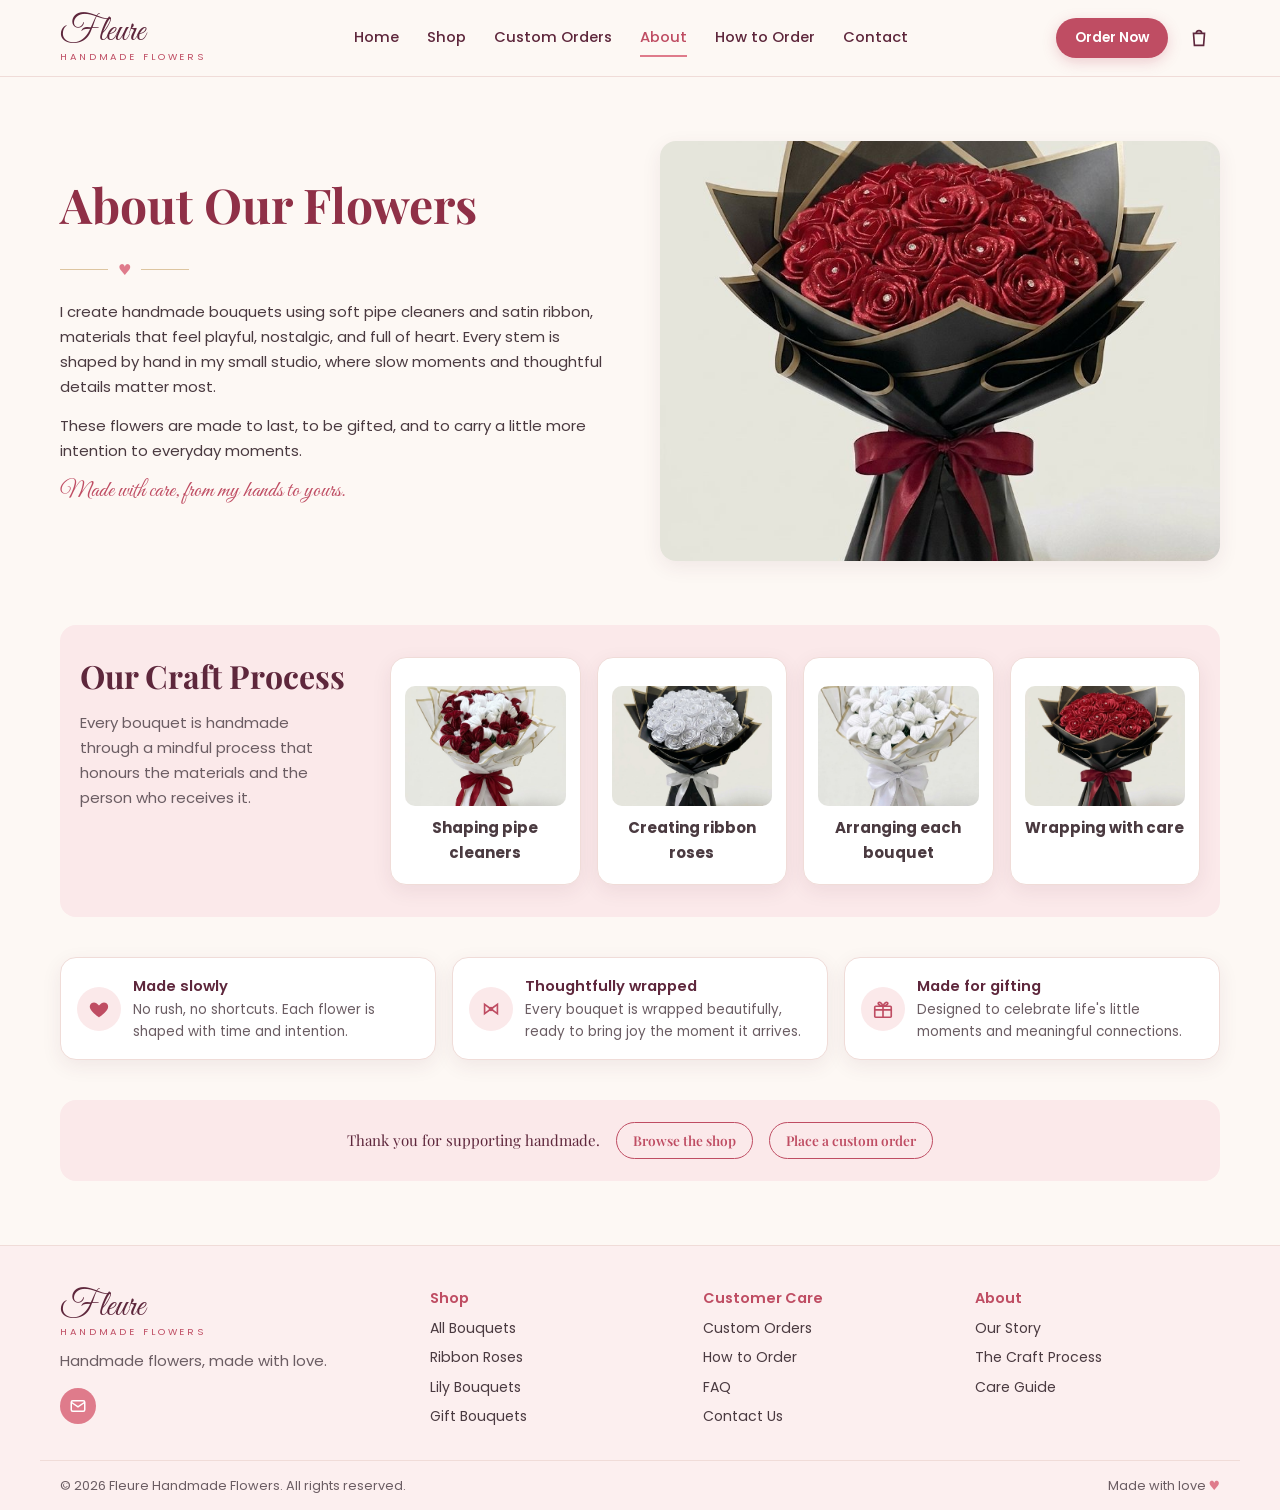
==== about.html @ 78aa7c86 "Shop email, payment step with QR and screenshot upload, save screenshots to Drive Co-Authored-By: Cl" ====
<!doctype html>
<html lang="en">
<head>
<meta charset="utf-8">
<meta name="viewport" content="width=device-width, initial-scale=1">
<link rel="preconnect" href="https://fonts.googleapis.com">
<link rel="preconnect" href="https://fonts.gstatic.com" crossorigin>
<link href="https://fonts.googleapis.com/css2?family=Great+Vibes&family=Playfair+Display:wght@500;600;700&family=Poppins:wght@400;500;600&display=swap" rel="stylesheet">
<link rel="stylesheet" href="assets/css/styles.css?v=202610241151">
<link rel="icon" href="assets/favicon.svg" type="image/svg+xml">
<title>About Our Flowers | Fleure</title>
<meta name="description" content="Handmade bouquets shaped by hand from soft pipe cleaners and satin ribbon, made slowly in a small studio.">
</head>
<body data-page="about">
<main id="main" class="container">
  <section class="section split">
    <div>
      <h1>About Our Flowers</h1>
      <div class="divider" style="justify-content:flex-start">♥</div>
      <p>I create handmade bouquets using soft pipe cleaners and satin ribbon, materials that feel playful, nostalgic, and full of heart. Every stem is shaped by hand in my small studio, where slow moments and thoughtful details matter most.</p>
      <p>These flowers are made to last, to be gifted, and to carry a little more intention to everyday moments.</p>
      <p class="script">Made with care, from my hands to yours.</p>
    </div>
    <img class="rounded" src="assets/photos/rose-red-glitter_black-wrap.jpg" alt="Handmade red glitter satin ribbon roses in black wrap" width="600" height="450">
  </section>

  <section class="band" id="craft" style="border-radius:var(--radius);padding:32px 20px">
    <div class="split" style="grid-template-columns:1fr 3fr;align-items:start">
      <div>
        <h2>Our Craft Process</h2>
        <p class="muted">Every bouquet is handmade through a mindful process that honours the materials and the person who receives it.</p>
      </div>
      <div class="steps">
        <div class="step panel"><img src="assets/photos/lily-red-white_white-wrap.jpg" alt="" loading="lazy"><p style="margin:10px 0 0"><strong>Shaping pipe cleaners</strong></p></div>
        <div class="step panel"><img src="assets/photos/rose-white_black-wrap.jpg" alt="" loading="lazy"><p style="margin:10px 0 0"><strong>Creating ribbon roses</strong></p></div>
        <div class="step panel"><img id="arrange-img" src="" alt="" loading="lazy"><p style="margin:10px 0 0"><strong>Arranging each bouquet</strong></p></div>
        <div class="step panel"><img src="assets/photos/rose-red_black-wrap.jpg" alt="" loading="lazy"><p style="margin:10px 0 0"><strong>Wrapping with care</strong></p></div>
      </div>
    </div>
  </section>

  <section class="section-tight">
    <div class="features">
      <div class="feature panel"><span class="feature-icon" data-icon="heart"></span><div><strong>Made slowly</strong><p class="muted" style="margin:0;font-size:.85rem">No rush, no shortcuts. Each flower is shaped with time and intention.</p></div></div>
      <div class="feature panel"><span class="feature-icon" data-icon="ribbon"></span><div><strong>Thoughtfully wrapped</strong><p class="muted" style="margin:0;font-size:.85rem">Every bouquet is wrapped beautifully, ready to bring joy the moment it arrives.</p></div></div>
      <div class="feature panel"><span class="feature-icon" data-icon="gift"></span><div><strong>Made for gifting</strong><p class="muted" style="margin:0;font-size:.85rem">Designed to celebrate life's little moments and meaningful connections.</p></div></div>
    </div>
  </section>

  <div class="thanks" style="display:flex;flex-wrap:wrap;gap:16px;justify-content:center;align-items:center">
    <span>Thank you for supporting handmade.</span>
    <a class="btn btn-outline" href="shop.html">Browse the shop</a>
    <a class="btn btn-outline" href="custom.html">Place a custom order</a>
  </div>
</main>
<script src="assets/js/data.js?v=202610241151"></script>
<script src="assets/js/bouquet.js?v=202610241151"></script>
<script src="assets/js/app.js?v=202610241151"></script>
<script>document.getElementById("arrange-img").src = productImage(byId("white-lily-bouquet"));
document.querySelectorAll("[data-icon]").forEach((el) => (el.innerHTML = ICONS[el.dataset.icon]));</script>
</body>
</html>
---- assets/css/styles.css ----
/* Design tokens taken from the Canva design "Handmade flower shop website" */
:root {
  --bg: #fdf8f4;            /* cream page background */
  --surface: #ffffff;       /* cards */
  --blush: #fbe9ea;         /* soft pink bands */
  --blush-2: #fcefef;       /* footer */
  --lavender: #ecdff0;      /* secondary button and accents */
  --line: #f0dcd8;          /* card borders */
  --plum: #5e273c;          /* main headings and text */
  --wine: #8f3047;          /* page titles */
  --rose: #df7b8b;          /* pink accents, badges, hearts */
  --rose-strong: #bf4d63;   /* buttons: design pink deepened so white text passes contrast */
  --rose-strong-hover: #a63f55;
  --gold: #c9a46a;
  --text: #4a3a40;
  --muted: #6b5d63;

  --font-heading: "Playfair Display", Georgia, serif;
  --font-script: "Great Vibes", cursive;
  --font-body: "Poppins", system-ui, sans-serif;

  --radius: 16px;
  --radius-sm: 10px;
  --pill: 999px;
  --shadow: 0 6px 20px rgba(94, 39, 60, 0.08);
  --shadow-hover: 0 10px 28px rgba(94, 39, 60, 0.14);
  --container: 1200px;
  --gap: 24px;
}

*, *::before, *::after { box-sizing: border-box; }
html { scroll-behavior: smooth; }
body {
  margin: 0;
  background: var(--bg);
  color: var(--text);
  font-family: var(--font-body);
  font-size: 15px;
  line-height: 1.65;
  -webkit-font-smoothing: antialiased;
}
img { max-width: 100%; height: auto; display: block; }
[hidden] { display: none !important; }
a { color: inherit; text-decoration: none; }
button, input, select, textarea { font: inherit; color: inherit; }
h1, h2, h3 { font-family: var(--font-heading); color: var(--plum); line-height: 1.2; margin: 0 0 .5em; }
h1 { font-size: clamp(2rem, 4vw, 3rem); color: var(--wine); }
h2 { font-size: clamp(1.5rem, 2.6vw, 2rem); }
h3 { font-size: 1.15rem; }
p { margin: 0 0 1em; }
.container { max-width: var(--container); margin: 0 auto; padding: 0 20px; }
.script { font-family: var(--font-script); color: var(--rose-strong); font-size: 1.5em; line-height: 1.1; }
.muted { color: var(--muted); }
.center { text-align: center; }
.visually-hidden { position: absolute; width: 1px; height: 1px; overflow: hidden; clip: rect(0 0 0 0); white-space: nowrap; }

:focus-visible { outline: 2px solid var(--plum); outline-offset: 3px; border-radius: 4px; }
.skip-link { position: absolute; left: -999px; top: 8px; background: var(--plum); color: #fff; padding: 8px 14px; border-radius: var(--pill); z-index: 100; }
.skip-link:focus { left: 8px; }

/* Heart divider used under section titles */
.divider { display: flex; align-items: center; justify-content: center; gap: 10px; color: var(--rose); margin: 4px auto 18px; }
.divider::before, .divider::after { content: ""; width: 48px; height: 1px; background: var(--gold); opacity: .6; }

/* Buttons */
.btn {
  display: inline-flex; align-items: center; justify-content: center; gap: 8px;
  min-height: 46px; padding: 10px 26px; border-radius: var(--pill); border: 1.5px solid transparent;
  font-weight: 600; font-size: .95rem; cursor: pointer;
  transition: background-color .2s ease, transform .2s ease, box-shadow .2s ease;
}
.btn svg { width: 18px; height: 18px; flex: none; }
.btn-primary { background: var(--rose-strong); color: #fff; box-shadow: 0 4px 14px rgba(191, 77, 99, .25); }
.btn-primary:hover { background: var(--rose-strong-hover); transform: translateY(-1px); }
.btn-secondary { background: var(--lavender); color: var(--plum); }
.btn-secondary:hover { background: #e2d0e8; transform: translateY(-1px); }
.btn-outline { background: transparent; border-color: var(--rose-strong); color: var(--rose-strong); min-height: 36px; padding: 6px 16px; font-size: .85rem; }
.btn-outline:hover { background: var(--rose-strong); color: #fff; }
.btn-block { width: 100%; }
.btn:disabled { opacity: .5; cursor: not-allowed; transform: none; }

/* Header */
.site-header { position: sticky; top: 0; z-index: 50; background: rgba(253, 248, 244, .96); border-bottom: 1px solid var(--line); backdrop-filter: blur(6px); }
.header-inner { display: flex; align-items: center; justify-content: space-between; gap: 20px; min-height: 76px; }
.logo { display: flex; flex-direction: column; align-items: flex-start; line-height: 1; }
.logo-name { font-family: var(--font-script); font-size: 2.2rem; color: var(--plum); }
.logo-sub { font-size: .6rem; letter-spacing: .3em; color: var(--rose-strong); text-transform: uppercase; margin-top: 2px; }
.nav { display: flex; gap: 28px; }
.nav a { font-size: .92rem; font-weight: 500; color: var(--plum); padding: 6px 0; border-bottom: 2px solid transparent; }
.nav a:hover, .nav a[aria-current="page"] { color: var(--rose-strong); border-bottom-color: var(--rose); }
.header-actions { display: flex; align-items: center; gap: 10px; }
.icon-btn { position: relative; width: 42px; height: 42px; border-radius: 50%; border: 0; background: transparent; color: var(--plum); display: inline-grid; place-items: center; cursor: pointer; }
.icon-btn:hover { background: var(--blush); }
.icon-btn svg { width: 22px; height: 22px; }
.badge { position: absolute; top: 2px; right: 0; min-width: 18px; height: 18px; padding: 0 5px; border-radius: var(--pill); background: var(--rose-strong); color: #fff; font-size: .7rem; font-weight: 600; display: grid; place-items: center; }
.badge[hidden] { display: none; }
.menu-toggle { display: none; }
.header-wa { min-height: 40px; padding: 6px 18px; font-size: .85rem; }

@media (max-width: 920px) {
  .menu-toggle { display: inline-grid; }
  .header-wa { display: none; }
  .nav { position: fixed; inset: 76px 0 auto 0; flex-direction: column; gap: 0; background: var(--bg); border-bottom: 1px solid var(--line); padding: 8px 20px 16px; display: none; }
  .nav.open { display: flex; }
  .nav a { padding: 12px 0; border-bottom: 1px solid var(--line); }
}

/* Sections */
.section { padding: 64px 0; }
.section-tight { padding: 40px 0; }
.section-title { text-align: center; margin-bottom: 8px; }
.band { background: var(--blush); }
.panel { background: var(--surface); border: 1px solid var(--line); border-radius: var(--radius); box-shadow: var(--shadow); }

/* Hero (home) */
.hero { padding: 32px 0 24px; }
.hero-card { display: grid; grid-template-columns: 1fr 1.25fr; align-items: center; gap: 32px; padding: 40px; background: linear-gradient(0deg, var(--surface), var(--surface)); }
.hero-brand { font-family: var(--font-script); font-size: clamp(3.5rem, 8vw, 6rem); color: var(--plum); line-height: 1; margin: 0; font-weight: 400; }
.hero-sub { letter-spacing: .35em; font-size: .75rem; text-transform: uppercase; color: var(--rose-strong); margin: 4px 0 18px; }
.hero-tagline { font-family: var(--font-heading); font-size: clamp(1.2rem, 2vw, 1.5rem); color: var(--plum); margin-bottom: 24px; }
.hero-actions { display: flex; flex-wrap: wrap; gap: 12px; }
.hero-images { display: grid; grid-template-columns: repeat(3, 1fr); gap: 14px; }
.hero-images img { width: 100%; aspect-ratio: 3 / 4; object-fit: cover; border-radius: var(--radius); box-shadow: var(--shadow); }
.hero-images img:nth-child(2) { transform: translateY(-14px); }
@media (max-width: 820px) {
  .hero-card { grid-template-columns: 1fr; padding: 28px 20px; text-align: center; }
  .hero-actions { justify-content: center; }
}

/* Category tiles (home) */
.cat-grid { display: grid; grid-template-columns: repeat(auto-fit, minmax(140px, 1fr)); gap: 14px; }
.cat-tile { position: relative; overflow: hidden; border-radius: var(--radius); background: var(--blush); box-shadow: var(--shadow); transition: transform .2s ease, box-shadow .2s ease; }
.cat-tile img { width: 100%; aspect-ratio: 4 / 5; object-fit: cover; }
.cat-tile .cat-label { position: absolute; left: 0; right: 0; bottom: 0; padding: 14px; text-align: center; background: linear-gradient(transparent, rgba(253, 248, 244, .95) 45%); }
.cat-tile h3 { margin: 0 0 6px; }
.cat-tile:hover { transform: translateY(-3px); box-shadow: var(--shadow-hover); }

/* Price pill */
.price { display: inline-block; padding: 2px 12px; border-radius: var(--pill); background: var(--blush); color: var(--wine); font-weight: 600; font-size: .85rem; }
.price .was { font-weight: 400; opacity: .6; margin-left: 4px; }
.price-lg { font-size: 1.1rem; padding: 4px 16px; }

/* Product cards */
.product-grid { display: grid; grid-template-columns: repeat(auto-fill, minmax(135px, 1fr)); gap: 14px; }
.card { background: var(--surface); border: 1px solid var(--line); border-radius: var(--radius); padding: 10px 10px 14px; text-align: center; display: flex; flex-direction: column; align-items: center; gap: 8px; transition: transform .2s ease, box-shadow .2s ease; }
.card:hover { transform: translateY(-3px); box-shadow: var(--shadow-hover); }
.card-img { width: 100%; aspect-ratio: 4 / 5; object-fit: cover; border-radius: var(--radius-sm); background: var(--blush); }
.card h3 { font-family: var(--font-body); font-size: .9rem; font-weight: 600; margin: 0; color: var(--plum); }
.card .card-link { display: contents; }

/* Shop page */
.shop-head { display: flex; flex-wrap: wrap; align-items: end; justify-content: space-between; gap: 16px; padding-top: 40px; }
.filters { display: flex; flex-wrap: wrap; gap: 8px; }
.chip { border: 1.5px solid var(--rose); background: var(--surface); color: var(--plum); border-radius: var(--pill); padding: 6px 16px; font-size: .85rem; cursor: pointer; }
.chip[aria-pressed="true"] { background: var(--rose-strong); border-color: var(--rose-strong); color: #fff; }
.shop-row { display: grid; grid-template-columns: 220px 1fr; gap: 16px; padding: 16px; margin-top: 20px; background: var(--blush-2); border-radius: var(--radius); }
.shop-row-label { background: var(--surface); border-radius: var(--radius); padding: 20px; display: flex; flex-direction: column; justify-content: center; gap: 10px; border: 1px solid var(--line); }
.shop-row-label h2 { font-size: 1.4rem; margin: 0; }
.shop-row-label .price { align-self: flex-start; }
@media (max-width: 760px) { .shop-row { grid-template-columns: 1fr; } }

/* Product detail */
.pdp { display: grid; grid-template-columns: 1.1fr 1fr; gap: 40px; padding-top: 40px; }
.gallery-main { width: 100%; max-width: 560px; aspect-ratio: 4 / 5; object-fit: cover; border-radius: var(--radius); background: var(--blush); }
.thumbs { display: grid; grid-template-columns: repeat(6, 1fr); gap: 10px; margin-top: 12px; }
.thumbs button { padding: 0; border: 2px solid transparent; border-radius: var(--radius-sm); overflow: hidden; background: none; cursor: pointer; }
.thumbs button[aria-current="true"] { border-color: var(--rose-strong); }
.thumbs img { aspect-ratio: 1; object-fit: cover; width: 100%; }
.pdp h1 { margin-bottom: 10px; }
.option-group { border: 0; padding: 0; margin: 0 0 18px; }
.option-group legend, .field label, .field-label { font-weight: 600; font-size: .88rem; color: var(--plum); margin-bottom: 8px; display: block; }
.swatches { display: flex; flex-wrap: wrap; gap: 8px; }
.swatch input { position: absolute; opacity: 0; pointer-events: none; }
.swatch span { display: inline-block; padding: 6px 14px; border-radius: var(--pill); border: 1.5px solid var(--line); background: var(--surface); font-size: .85rem; cursor: pointer; }
.swatch input:checked + span { border-color: var(--rose-strong); background: var(--blush); color: var(--wine); font-weight: 600; }
.swatch input:disabled + span { opacity: .4; cursor: not-allowed; text-decoration: line-through; }
.swatch input:focus-visible + span { outline: 2px solid var(--plum); outline-offset: 2px; }
.qty { display: inline-flex; align-items: center; border: 1.5px solid var(--line); border-radius: var(--pill); background: var(--surface); }
.qty button { width: 40px; height: 40px; border: 0; background: none; cursor: pointer; font-size: 1.1rem; color: var(--plum); border-radius: 50%; }
.qty input { width: 44px; text-align: center; border: 0; background: none; -moz-appearance: textfield; }
.qty input::-webkit-outer-spin-button, .qty input::-webkit-inner-spin-button { -webkit-appearance: none; }
.pdp-actions { display: grid; grid-template-columns: 1fr 1fr; gap: 12px; margin: 20px 0 14px; }
.note-box { display: flex; gap: 12px; align-items: flex-start; padding: 14px; border-radius: var(--radius-sm); background: var(--blush-2); font-size: .85rem; color: var(--muted); }
@media (max-width: 820px) { .pdp { grid-template-columns: 1fr; gap: 24px; } }

/* Forms */
.form-grid { display: grid; grid-template-columns: 1fr 1fr; gap: 14px 18px; }
.field { display: flex; flex-direction: column; }
.field.full { grid-column: 1 / -1; }
.input, select.input, textarea.input { width: 100%; border: 1.5px solid var(--line); background: var(--surface); border-radius: var(--radius-sm); padding: 10px 14px; min-height: 44px; }
textarea.input { min-height: 96px; resize: vertical; }
.input:focus { border-color: var(--rose-strong); outline: none; box-shadow: 0 0 0 3px rgba(223, 123, 139, .2); }
.input[aria-invalid="true"] { border-color: #b3261e; }
.error { color: #b3261e; font-size: .8rem; margin-top: 4px; min-height: 1em; }
.counter { font-size: .75rem; color: var(--muted); text-align: right; margin-top: 4px; }
@media (max-width: 640px) { .form-grid { grid-template-columns: 1fr; } }

/* Steps */
.steps { display: grid; grid-template-columns: repeat(auto-fit, minmax(170px, 1fr)); gap: 16px; }
.step { text-align: center; padding: 18px 14px; }
.step-num { width: 34px; height: 34px; border-radius: 50%; display: inline-grid; place-items: center; background: var(--rose); color: #fff; font-weight: 600; margin-bottom: 8px; }
.step img { width: 100%; aspect-ratio: 4 / 3; object-fit: cover; border-radius: var(--radius-sm); margin-top: 10px; }
.step-list { list-style: none; margin: 0 0 24px; padding: 0; display: grid; gap: 12px; }
.step-list li { display: flex; align-items: center; gap: 14px; padding: 12px 16px; background: var(--surface); border: 1px solid var(--line); border-radius: var(--radius-sm); font-weight: 500; color: var(--plum); }
.step-list .step-num { margin: 0; flex: none; }

/* Feature row */
.features { display: grid; grid-template-columns: repeat(auto-fit, minmax(180px, 1fr)); gap: 16px; }
.feature { display: flex; align-items: center; gap: 12px; padding: 16px; }
.feature-icon { width: 44px; height: 44px; border-radius: 50%; background: var(--blush); color: var(--rose-strong); display: grid; place-items: center; flex: none; }
.feature-icon svg { width: 22px; height: 22px; }
.feature strong { color: var(--plum); font-weight: 600; font-size: .92rem; }

/* Split layout */
.split { display: grid; grid-template-columns: 1fr 1fr; gap: 40px; align-items: center; }
.split img.rounded { border-radius: var(--radius); box-shadow: var(--shadow); width: 100%; aspect-ratio: 4 / 3; object-fit: cover; }
@media (max-width: 820px) { .split { grid-template-columns: 1fr; gap: 24px; } }

/* Contact channel cards */
.channels { display: grid; grid-template-columns: repeat(auto-fit, minmax(160px, 1fr)); gap: 16px; }
.channel { text-align: center; padding: 22px 16px; }
.channel .feature-icon { margin: 0 auto 10px; width: 52px; height: 52px; background: var(--rose); color: #fff; }

/* FAQ */
.faq details { background: var(--surface); border: 1px solid var(--line); border-radius: var(--radius-sm); margin-bottom: 12px; }
.faq summary { cursor: pointer; padding: 14px 18px; font-family: var(--font-heading); font-weight: 600; color: var(--plum); list-style: none; display: flex; justify-content: space-between; gap: 10px; }
.faq summary::-webkit-details-marker { display: none; }
.faq summary::after { content: "+"; width: 26px; height: 26px; flex: none; border-radius: 50%; background: var(--rose); color: #fff; display: grid; place-items: center; font-family: var(--font-body); }
.faq details[open] summary::after { content: "−"; }
.faq details p { padding: 0 18px 16px; margin: 0; color: var(--muted); }

/* Thank-you band */
.thanks { text-align: center; padding: 22px; background: var(--blush); border-radius: var(--radius); font-family: var(--font-heading); color: var(--plum); }
.thanks .script { display: block; font-size: 2rem; }

/* Cart drawer */
.drawer-backdrop { position: fixed; inset: 0; background: rgba(60, 30, 40, .35); z-index: 80; }
.drawer { position: fixed; top: 0; right: 0; bottom: 0; width: min(420px, 100%); background: var(--bg); z-index: 90; display: flex; flex-direction: column; box-shadow: -10px 0 30px rgba(0, 0, 0, .12); }
.drawer[hidden], .drawer-backdrop[hidden] { display: none; }
.drawer-head { display: flex; align-items: center; justify-content: space-between; padding: 18px 20px; border-bottom: 1px solid var(--line); }
.drawer-head h2 { margin: 0; font-size: 1.3rem; }
.drawer-body { flex: 1; overflow-y: auto; padding: 16px 20px; }
.drawer-foot { padding: 16px 20px; border-top: 1px solid var(--line); display: grid; gap: 10px; }
.cart-item { display: grid; grid-template-columns: 64px 1fr auto; gap: 12px; align-items: center; padding: 10px 0; border-bottom: 1px solid var(--line); }
.cart-item img { width: 64px; height: 80px; object-fit: cover; border-radius: 8px; }
.cart-item .meta { font-size: .78rem; color: var(--muted); }
.cart-item .remove { border: 0; background: none; color: var(--rose-strong); cursor: pointer; font-size: .8rem; text-decoration: underline; padding: 4px; }
.cart-total { display: flex; justify-content: space-between; font-weight: 600; color: var(--plum); }
.empty { text-align: center; padding: 40px 10px; color: var(--muted); }

/* Toast */
.toast { position: fixed; left: 50%; bottom: 24px; transform: translateX(-50%); background: var(--plum); color: #fff; padding: 10px 20px; border-radius: var(--pill); font-size: .9rem; z-index: 100; box-shadow: var(--shadow-hover); }
.toast[hidden] { display: none; }

/* Footer */
.site-footer { background: var(--blush-2); margin-top: 64px; padding: 44px 0 0; border-top: 1px solid var(--line); }
.footer-grid { display: grid; grid-template-columns: 1.4fr repeat(3, 1fr); gap: 28px; }
.footer-grid h3 { font-family: var(--font-body); font-size: .9rem; font-weight: 600; color: var(--rose-strong); margin-bottom: 10px; }
.footer-grid ul { list-style: none; margin: 0; padding: 0; display: grid; gap: 6px; font-size: .88rem; }
.footer-grid a:hover { color: var(--rose-strong); }
.socials { display: flex; gap: 10px; margin-top: 12px; }
.socials a { width: 36px; height: 36px; border-radius: 50%; background: var(--rose); color: #fff; display: grid; place-items: center; }
.socials svg { width: 18px; height: 18px; }
.footer-bottom { margin-top: 32px; padding-top: 14px; padding-bottom: 14px; border-top: 1px solid var(--line); display: flex; flex-wrap: wrap; justify-content: space-between; gap: 8px; font-size: .8rem; color: var(--muted); }
@media (max-width: 760px) { .footer-grid { grid-template-columns: 1fr 1fr; } .footer-grid > :first-child { grid-column: 1 / -1; } }

@media (prefers-reduced-motion: reduce) {
  *, *::before, *::after { transition: none !important; animation: none !important; scroll-behavior: auto !important; }
}

.price-table-wrap { margin-top: 24px; }
.price-table { width: 100%; border-collapse: collapse; font-size: .92rem; }
.price-table th, .price-table td { text-align: left; padding: 10px 8px; border-bottom: 1px solid var(--line); }
.price-table thead th { font-weight: 500; color: var(--muted); font-size: .85rem; }
.price-table tbody th { font-weight: 600; }
.price-table .offer { display: inline-block; margin-left: 6px; padding: 0 8px; border-radius: var(--pill); background: var(--blush); color: var(--wine); font-size: .75rem; font-weight: 600; }
.price-table .was { opacity: .55; margin-left: 4px; }
.price-table tr.is-current { background: var(--blush); }
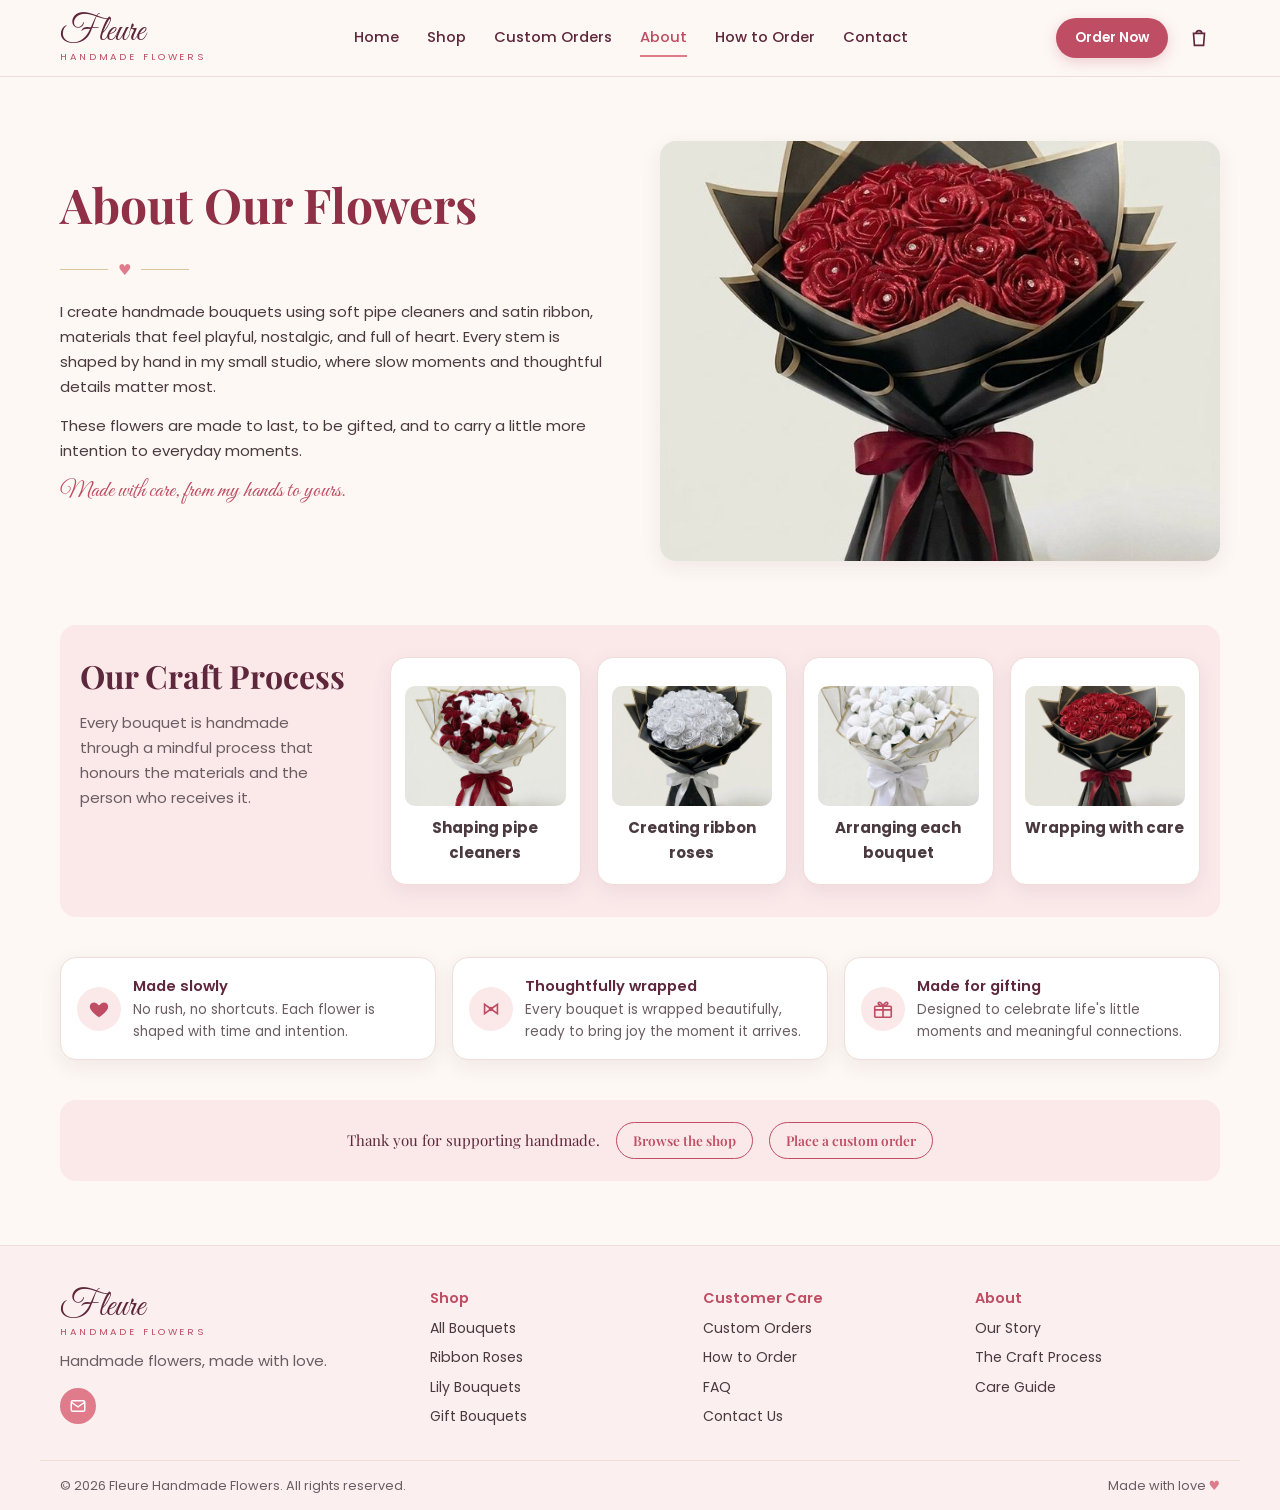
==== commit 3b75fc5f: "Pre-launch: compress images, link previews, sitemap, analytics hook, alt text and wording fixes Co-A" ====
--- a/about.html
+++ b/about.html
@@ -6,10 +6,21 @@
 <link rel="preconnect" href="https://fonts.googleapis.com">
 <link rel="preconnect" href="https://fonts.gstatic.com" crossorigin>
 <link href="https://fonts.googleapis.com/css2?family=Great+Vibes&family=Playfair+Display:wght@500;600;700&family=Poppins:wght@400;500;600&display=swap" rel="stylesheet">
-<link rel="stylesheet" href="assets/css/styles.css?v=202610241151">
+<link rel="stylesheet" href="assets/css/styles.css?v=202610241646">
 <link rel="icon" href="assets/favicon.svg" type="image/svg+xml">
 <title>About Our Flowers | Fleure</title>
 <meta name="description" content="Handmade bouquets shaped by hand from soft pipe cleaners and satin ribbon, made slowly in a small studio.">
+<meta name="theme-color" content="#FBF4F1">
+<link rel="canonical" href="https://sahil-sinha-11.github.io/flower-website/about.html">
+<meta property="og:type" content="website">
+<meta property="og:site_name" content="Fleure">
+<meta property="og:title" content="About Our Flowers | Fleure">
+<meta property="og:description" content="Handmade bouquets shaped by hand from soft pipe cleaners and satin ribbon, made slowly in a small studio.">
+<meta property="og:url" content="https://sahil-sinha-11.github.io/flower-website/about.html">
+<meta property="og:image" content="https://sahil-sinha-11.github.io/flower-website/assets/og-image.jpg">
+<meta property="og:image:width" content="1200">
+<meta property="og:image:height" content="630">
+<meta name="twitter:card" content="summary_large_image">
 </head>
 <body data-page="about">
 <main id="main" class="container">
@@ -53,9 +64,9 @@
     <a class="btn btn-outline" href="custom.html">Place a custom order</a>
   </div>
 </main>
-<script src="assets/js/data.js?v=202610241151"></script>
-<script src="assets/js/bouquet.js?v=202610241151"></script>
-<script src="assets/js/app.js?v=202610241151"></script>
+<script src="assets/js/data.js?v=202610241646"></script>
+<script src="assets/js/bouquet.js?v=202610241646"></script>
+<script src="assets/js/app.js?v=202610241646"></script>
 <script>document.getElementById("arrange-img").src = productImage(byId("white-lily-bouquet"));
 document.querySelectorAll("[data-icon]").forEach((el) => (el.innerHTML = ICONS[el.dataset.icon]));</script>
 </body>
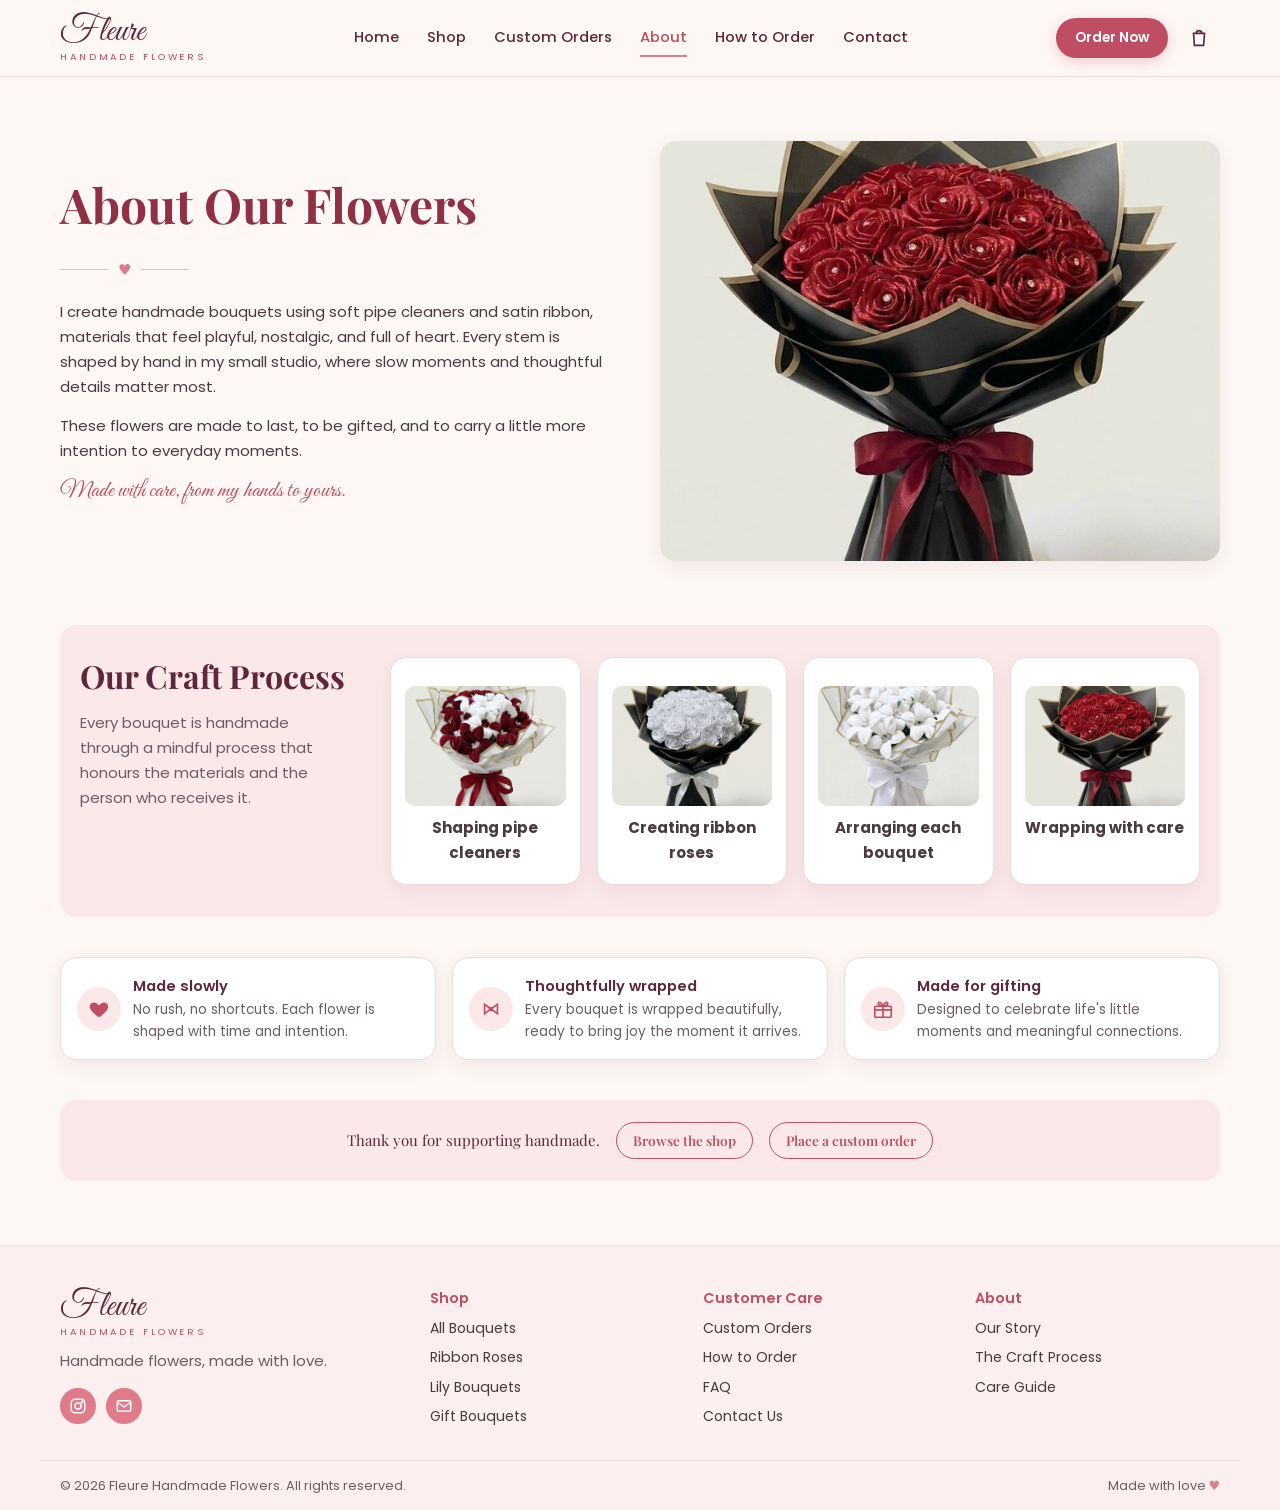
==== commit 3da879af: "Add Instagram link Co-Authored-By: Claude Opus 5.5 (1M context) <noreply@anthropic.com> Claude-Sessi" ====
--- a/about.html
+++ b/about.html
@@ -6,7 +6,7 @@
 <link rel="preconnect" href="https://fonts.googleapis.com">
 <link rel="preconnect" href="https://fonts.gstatic.com" crossorigin>
 <link href="https://fonts.googleapis.com/css2?family=Great+Vibes&family=Playfair+Display:wght@500;600;700&family=Poppins:wght@400;500;600&display=swap" rel="stylesheet">
-<link rel="stylesheet" href="assets/css/styles.css?v=202610241646">
+<link rel="stylesheet" href="assets/css/styles.css?v=202610241740">
 <link rel="icon" href="assets/favicon.svg" type="image/svg+xml">
 <title>About Our Flowers | Fleure</title>
 <meta name="description" content="Handmade bouquets shaped by hand from soft pipe cleaners and satin ribbon, made slowly in a small studio.">
@@ -64,9 +64,9 @@
     <a class="btn btn-outline" href="custom.html">Place a custom order</a>
   </div>
 </main>
-<script src="assets/js/data.js?v=202610241646"></script>
-<script src="assets/js/bouquet.js?v=202610241646"></script>
-<script src="assets/js/app.js?v=202610241646"></script>
+<script src="assets/js/data.js?v=202610241740"></script>
+<script src="assets/js/bouquet.js?v=202610241740"></script>
+<script src="assets/js/app.js?v=202610241740"></script>
 <script>document.getElementById("arrange-img").src = productImage(byId("white-lily-bouquet"));
 document.querySelectorAll("[data-icon]").forEach((el) => (el.innerHTML = ICONS[el.dataset.icon]));</script>
 </body>
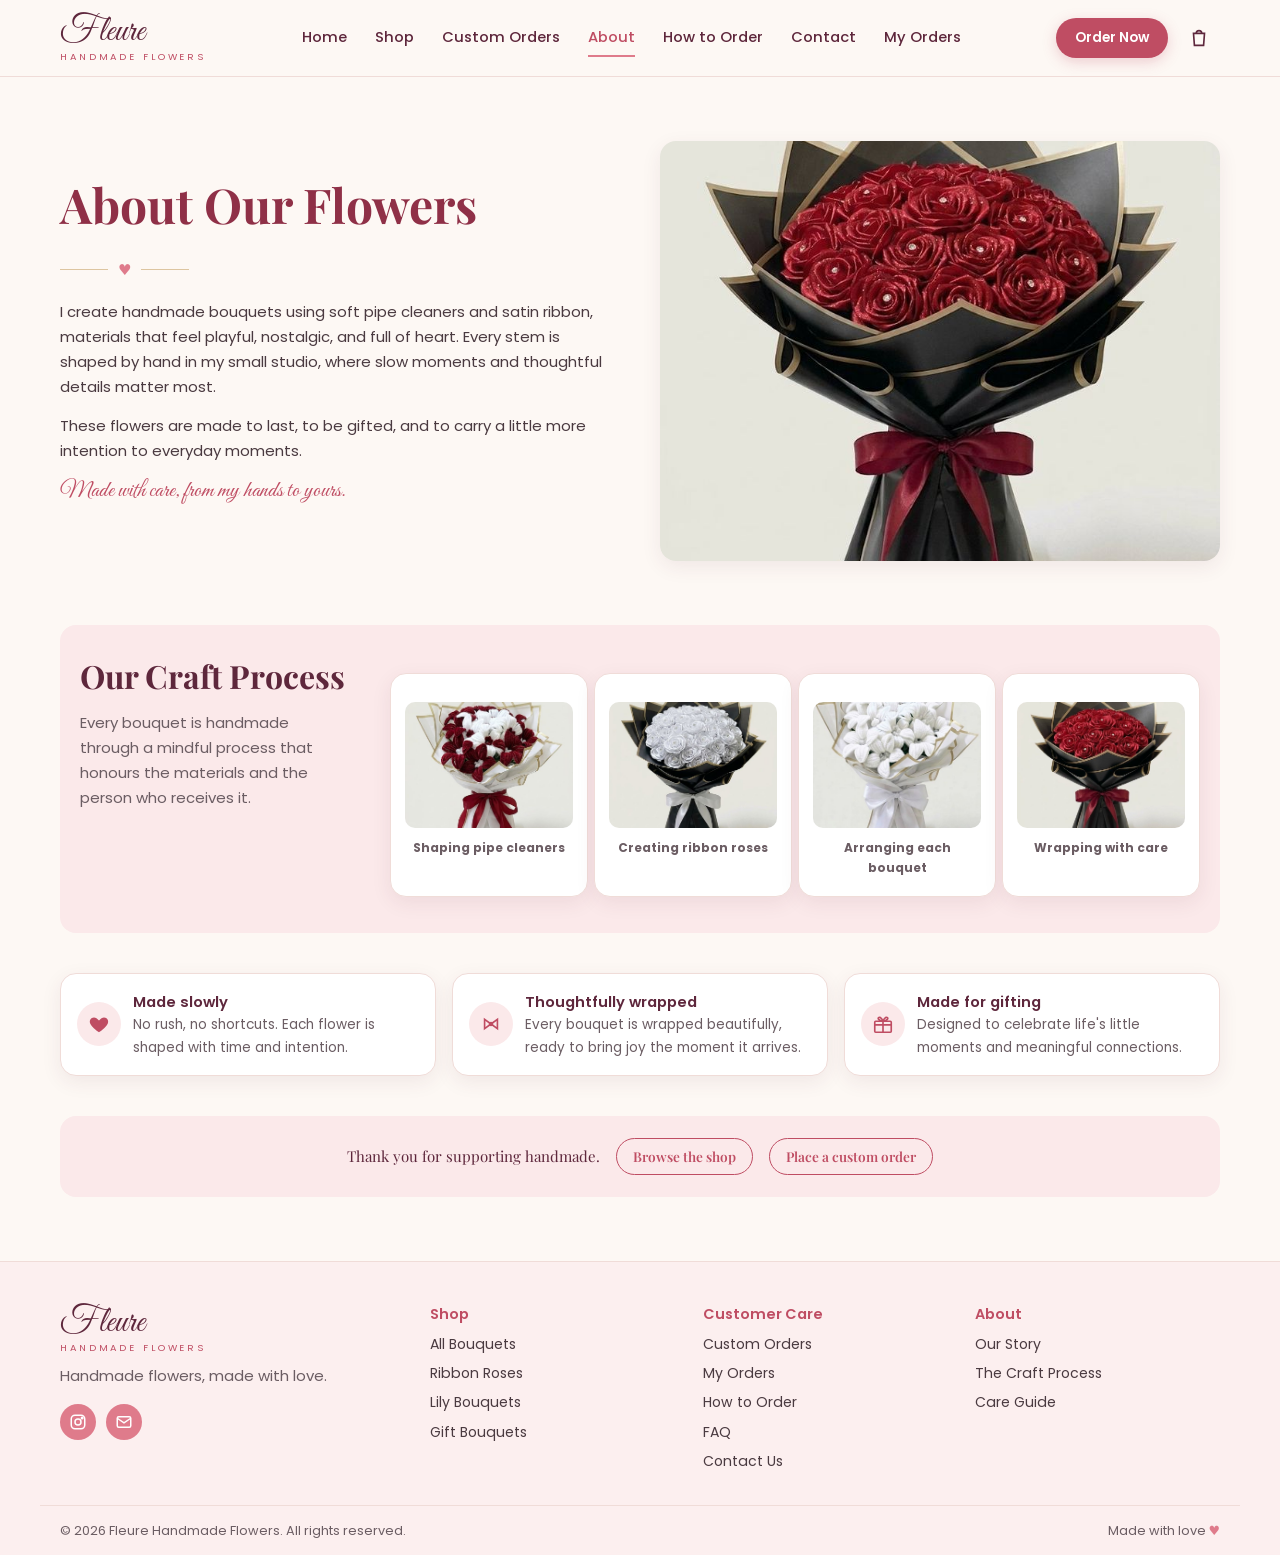
==== commit 564afb87: "Add My Orders page with delivery status and reviews Customers see their orders by email and phone, w" ====
--- a/about.html
+++ b/about.html
@@ -6,18 +6,18 @@
 <link rel="preconnect" href="https://fonts.googleapis.com">
 <link rel="preconnect" href="https://fonts.gstatic.com" crossorigin>
 <link href="https://fonts.googleapis.com/css2?family=Great+Vibes&family=Playfair+Display:wght@500;600;700&family=Poppins:wght@400;500;600&display=swap" rel="stylesheet">
-<link rel="stylesheet" href="assets/css/styles.css?v=202610241740">
+<link rel="stylesheet" href="assets/css/styles.css?v=202610242001">
 <link rel="icon" href="assets/favicon.svg" type="image/svg+xml">
 <title>About Our Flowers | Fleure</title>
 <meta name="description" content="Handmade bouquets shaped by hand from soft pipe cleaners and satin ribbon, made slowly in a small studio.">
 <meta name="theme-color" content="#FBF4F1">
-<link rel="canonical" href="https://sahil-sinha-11.github.io/flower-website/about.html">
+<link rel="canonical" href="https://fleure-flower.github.io/fleure/about.html">
 <meta property="og:type" content="website">
 <meta property="og:site_name" content="Fleure">
 <meta property="og:title" content="About Our Flowers | Fleure">
 <meta property="og:description" content="Handmade bouquets shaped by hand from soft pipe cleaners and satin ribbon, made slowly in a small studio.">
-<meta property="og:url" content="https://sahil-sinha-11.github.io/flower-website/about.html">
-<meta property="og:image" content="https://sahil-sinha-11.github.io/flower-website/assets/og-image.jpg">
+<meta property="og:url" content="https://fleure-flower.github.io/fleure/about.html">
+<meta property="og:image" content="https://fleure-flower.github.io/fleure/assets/og-image.jpg">
 <meta property="og:image:width" content="1200">
 <meta property="og:image:height" content="630">
 <meta name="twitter:card" content="summary_large_image">
@@ -64,9 +64,9 @@
     <a class="btn btn-outline" href="custom.html">Place a custom order</a>
   </div>
 </main>
-<script src="assets/js/data.js?v=202610241740"></script>
-<script src="assets/js/bouquet.js?v=202610241740"></script>
-<script src="assets/js/app.js?v=202610241740"></script>
+<script src="assets/js/data.js?v=202610242001"></script>
+<script src="assets/js/bouquet.js?v=202610242001"></script>
+<script src="assets/js/app.js?v=202610242001"></script>
 <script>document.getElementById("arrange-img").src = productImage(byId("white-lily-bouquet"));
 document.querySelectorAll("[data-icon]").forEach((el) => (el.innerHTML = ICONS[el.dataset.icon]));</script>
 </body>
--- a/assets/css/styles.css
+++ b/assets/css/styles.css
@@ -276,3 +276,27 @@
 .price-table .offer { display: inline-block; margin-left: 6px; padding: 0 8px; border-radius: var(--pill); background: var(--blush); color: var(--wine); font-size: .75rem; font-weight: 600; }
 .price-table .was { opacity: .55; margin-left: 4px; }
 .price-table tr.is-current { background: var(--blush); }
+
+/* Order confirmation popup */
+dialog.confirm { width: min(440px, calc(100% - 32px)); border: none; border-radius: var(--radius); padding: 24px; background: var(--surface); color: var(--text); box-shadow: 0 20px 60px rgba(60, 20, 35, .25); }
+dialog.confirm::backdrop { background: rgba(40, 20, 28, .45); }
+.confirm-actions { display: flex; gap: 10px; justify-content: flex-end; flex-wrap: wrap; margin-top: 16px; }
+
+/* My Orders */
+.order-card { padding: 20px; margin-bottom: 16px; }
+.order-top { display: flex; justify-content: space-between; align-items: flex-start; gap: 12px; flex-wrap: wrap; }
+.order-top .meta { color: var(--muted); font-size: .85rem; margin-top: 2px; }
+.status { padding: 4px 12px; border-radius: var(--pill); background: var(--blush); color: var(--wine); font-size: .8rem; font-weight: 600; white-space: nowrap; }
+.status-delivered { background: #e3f2e6; color: #23633a; }
+.status-cancelled { background: #eee; color: #555; }
+.steps { list-style: none; display: grid; grid-template-columns: repeat(4, 1fr); gap: 6px; padding: 0; margin: 16px 0 4px; font-size: .75rem; color: var(--muted); text-align: center; }
+.steps li { border-top: 4px solid var(--line); padding-top: 6px; }
+.steps li.done { border-color: var(--rose-strong); color: var(--text); }
+.order-items { font-size: .9rem; margin: 14px 0 6px; }
+.review { margin-top: 16px; padding-top: 16px; border-top: 1px solid var(--line); display: grid; gap: 10px; }
+.review .btn { justify-self: start; }
+.stars { display: inline-flex; flex-direction: row-reverse; justify-content: flex-end; gap: 2px; }
+.stars input { position: absolute; opacity: 0; width: 1px; height: 1px; }
+.stars label { font-size: 1.9rem; line-height: 1; color: #dcbfba; cursor: pointer; padding: 0 2px; }
+.stars input:checked ~ label, .stars label:hover, .stars label:hover ~ label { color: #e0a526; }
+.stars input:focus-visible + label { outline: 2px solid var(--rose-strong); border-radius: 4px; }
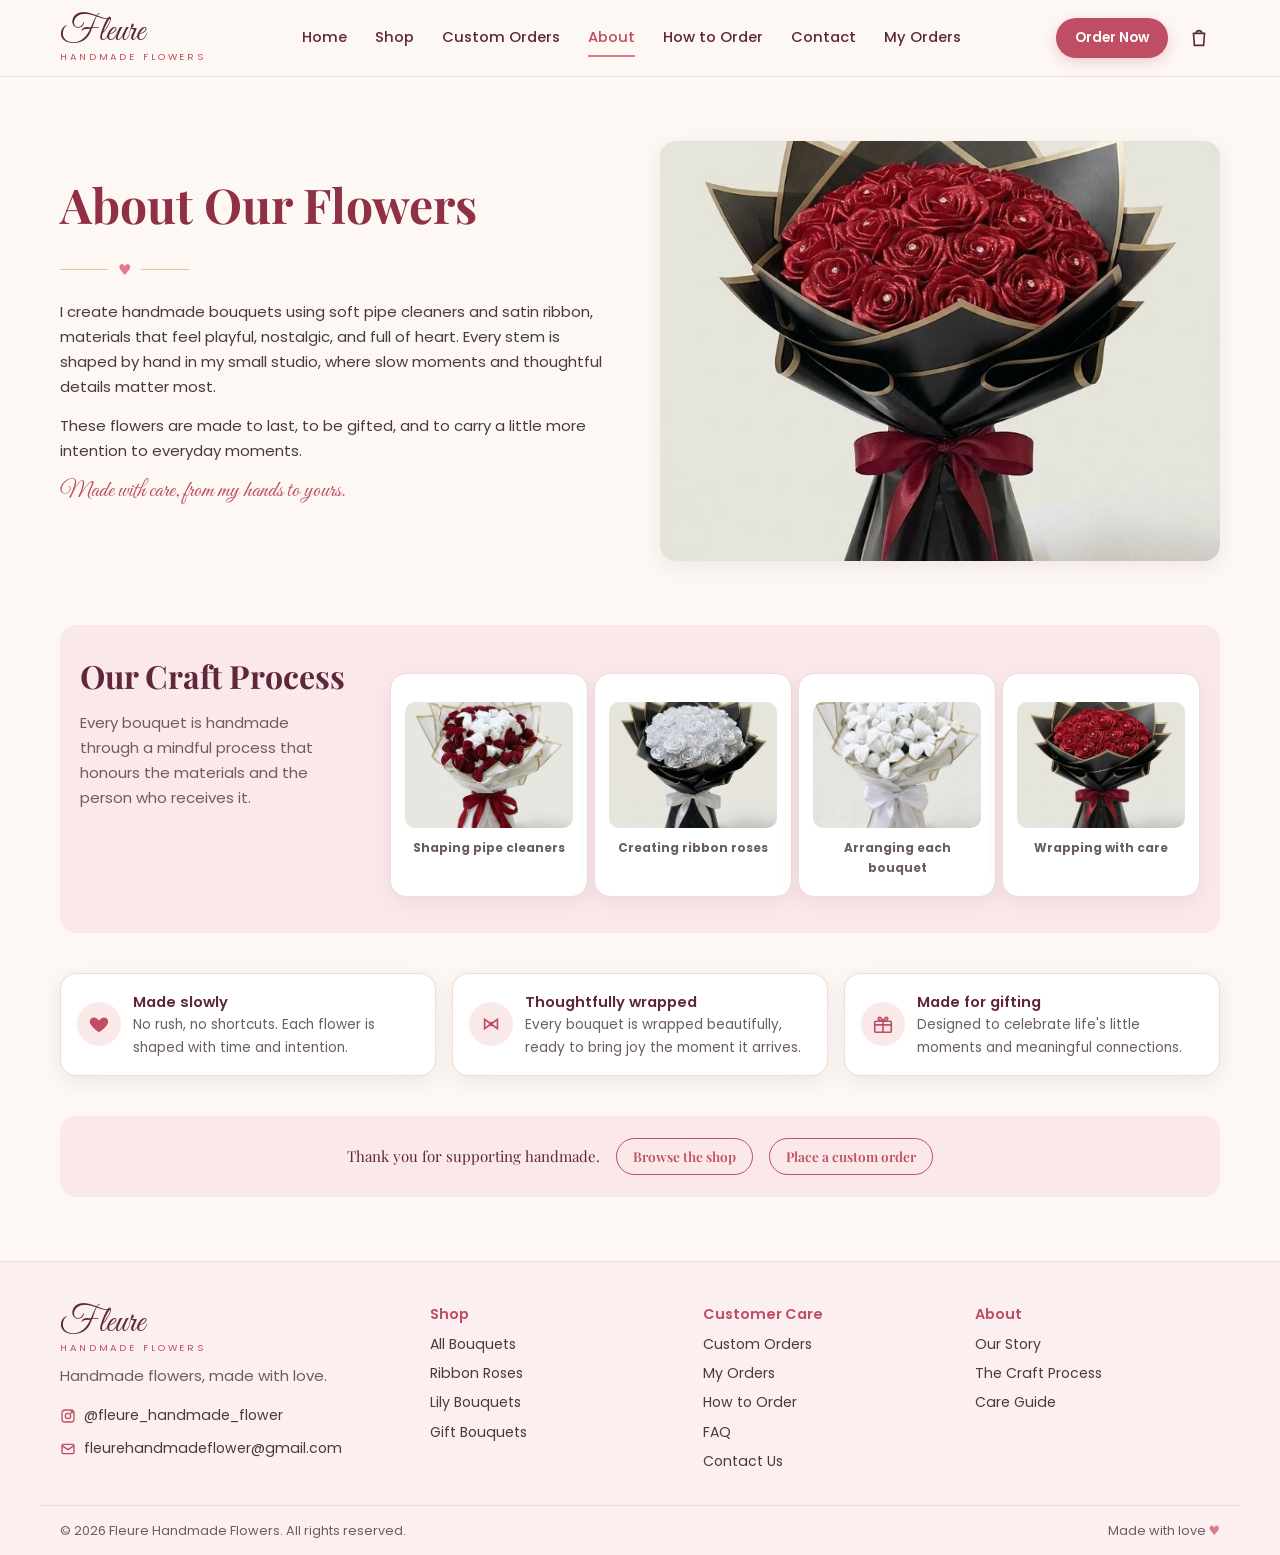
==== commit 4526499e: "Show the shop email and Instagram handle; update Instagram to fleure_handmade_flower Co-Authored-By:" ====
--- a/about.html
+++ b/about.html
@@ -6,7 +6,7 @@
 <link rel="preconnect" href="https://fonts.googleapis.com">
 <link rel="preconnect" href="https://fonts.gstatic.com" crossorigin>
 <link href="https://fonts.googleapis.com/css2?family=Great+Vibes&family=Playfair+Display:wght@500;600;700&family=Poppins:wght@400;500;600&display=swap" rel="stylesheet">
-<link rel="stylesheet" href="assets/css/styles.css?v=202610242001">
+<link rel="stylesheet" href="assets/css/styles.css?v=202610242006">
 <link rel="icon" href="assets/favicon.svg" type="image/svg+xml">
 <title>About Our Flowers | Fleure</title>
 <meta name="description" content="Handmade bouquets shaped by hand from soft pipe cleaners and satin ribbon, made slowly in a small studio.">
@@ -64,9 +64,9 @@
     <a class="btn btn-outline" href="custom.html">Place a custom order</a>
   </div>
 </main>
-<script src="assets/js/data.js?v=202610242001"></script>
-<script src="assets/js/bouquet.js?v=202610242001"></script>
-<script src="assets/js/app.js?v=202610242001"></script>
+<script src="assets/js/data.js?v=202610242006"></script>
+<script src="assets/js/bouquet.js?v=202610242006"></script>
+<script src="assets/js/app.js?v=202610242006"></script>
 <script>document.getElementById("arrange-img").src = productImage(byId("white-lily-bouquet"));
 document.querySelectorAll("[data-icon]").forEach((el) => (el.innerHTML = ICONS[el.dataset.icon]));</script>
 </body>
--- a/assets/css/styles.css
+++ b/assets/css/styles.css
@@ -300,3 +300,7 @@
 .stars label { font-size: 1.9rem; line-height: 1; color: #dcbfba; cursor: pointer; padding: 0 2px; }
 .stars input:checked ~ label, .stars label:hover, .stars label:hover ~ label { color: #e0a526; }
 .stars input:focus-visible + label { outline: 2px solid var(--rose-strong); border-radius: 4px; }
+
+.footer-contact { list-style: none; padding: 0; margin: 14px 0 0; display: grid; gap: 8px; font-size: .85rem; }
+.footer-contact a { display: inline-flex; align-items: center; gap: 8px; overflow-wrap: anywhere; }
+.footer-contact svg { width: 16px; height: 16px; flex: none; color: var(--rose-strong); }
